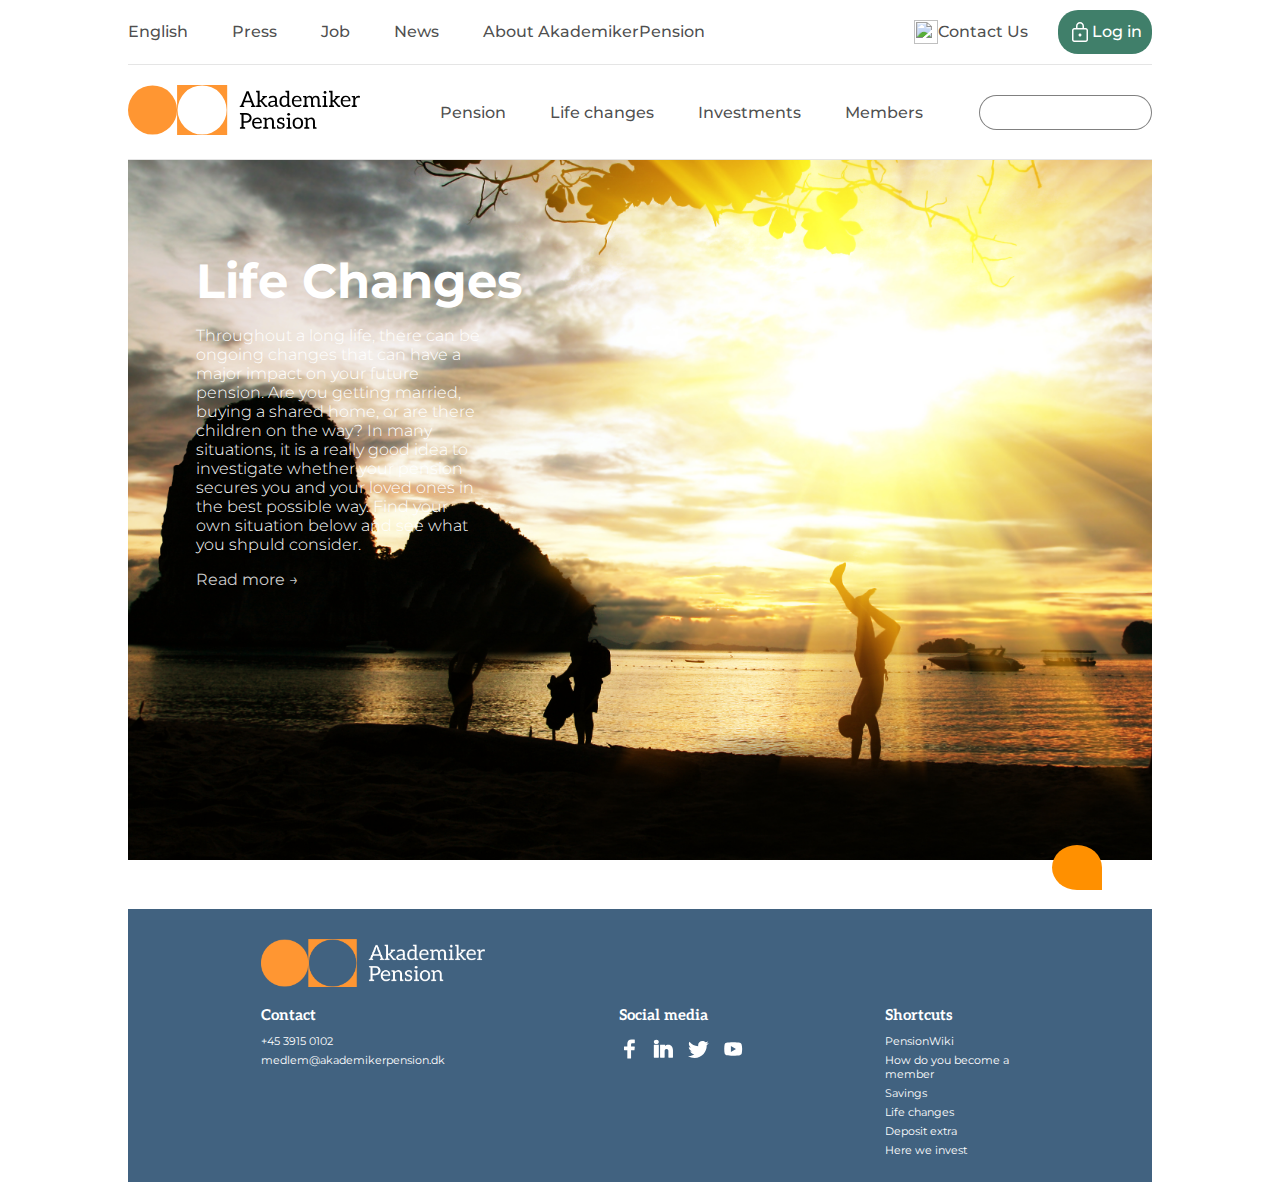
==== life_changes.html @ bac8146e "footer second page" ====
<!DOCTYPE html>
<html>

<head>
  <meta charset="utf-8">
  <title></title>
  <meta name="description" content="">
  <meta name="viewport" content="width=device-width, initial-scale=1">

  <link href="css/style.css" rel="stylesheet">
    <link rel="preconnect" href="https://fonts.gstatic.com">
    <link href="https://fonts.googleapis.com/css2?family=Aleo:ital,wght@0,300;0,400;0,700;1,300;1,400;1,700&family=Montserrat:ital,wght@0,100;0,200;0,300;0,400;0,500;0,600;0,700;0,800;0,900;1,100;1,200;1,300;1,400;1,500;1,600;1,700;1,800;1,900&display=swap" rel="stylesheet">
</head>

<body>
    <section class="top_bar">
        <ul>
            <li><a href="#">English</a></li>
            <li><a href="#">Press</a></li>
            <li><a href="#">Job</a></li>
            <li><a href="#">News</a></li>
            <li><a href="#">About AkademikerPension</a></li>
        </ul>
        <a href="#" class="contact_btn">
            <img src="https://img.icons8.com/fluent-systems-regular/24/000000/phone.png"/>
            <p>Contact Us</p>
        </a>
        <a href="#" class="Login">
            <img alt="svgImg" src="[data-uri]"/>
            <p>Log in</p>
        </a>
    </section>
    <header class="navbar">
        <a href="index.html"><img class="logo" src="assets/AkademikerPension_Logo_Black.svg"></a>
        <ul>
            <li><a href="#">Pension</a></li>
            <li><a href="#">Life changes</a></li>
            <li><a href="#">Investments</a></li>
            <li><a href="#">Members</a></li>
        </ul>
        <div class="searchbar">
            <input type="text">
            <button class="searchButton"></button>
        </div>
    </header>
    <main>
        <article class="image_container">
            <img loading=lazy class="fill_image" src="assets/beach_picture.jpg">
            <article class="box_content_container over_image LC_content_container">
                <h1 class="LC_Title">Life Changes</h1>
                <p class="LC_paragraph">Throughout a long life, there can be ongoing changes that can have a major impact on your future pension. Are you getting married, buying a shared home, or are there children on the way? In many situations, it is a really good idea to investigate whether your pension secures you and your loved ones in the best possible way. Find your own situation below and see what you shpuld consider.</p>
                <p class="read_more_p">Read more &#8594;</p>
            </article>
        </article>
    </main>

<!--  templates  -->
    <template class="small_box_template">
        <article class="small_box">
            <image loading=lazy class="box_img fill_image" src="assets/corona-picture.jpg"></image>
            <article class="box_content_container over_image margin_top">
                <p class="category">News</p>
                <h2 class="box_title">corona</h2>
                <p class="read_more_p">Read more &#8594;</p>
            </article>
        </article>
    </template>

    <div id="chat-wrapper">
        <div id="chat-icon"></div>
        <div id="chat-box" class="hidden">
            <div class="chat-header">
                <p>Live-chat</p>
                <span class="close">&times;</span>
            </div>
            <div class="chat-content">
                <template id="chat-template">
                    <div class="chat-line">
                        <p class="chat-p"></p>
                    </div>
                </template>
            </div>
            <div class="chat-input">
                <input type="text" name="input" id="user-input" />
                <div class="send-btn"></div>
            </div>
        </div>
    </div>

    <footer>
        <div class="footerlogo"><img src="assets/AKAP_Logo_Horizontal_OrangeWhite_RGB.png" alt="footerlogo"></div>


        <div class="contact">
            <h2>Contact</h2>
            <ul>
                <li>+45 3915 0102</li>
                <li>medlem@akademikerpension.dk</li>
            </ul>
        </div>
        <div class="socials">
            <h2>Social media</h2>
            <div class="icons">
                <svg class="icon" xmlns="http://www.w3.org/2000/svg" x="0px" y="0px" width="50" height="50" viewBox="0 0 172 172" style=" fill:#000000;">
                    <g fill="none" fill-rule="nonzero" stroke="none" stroke-width="1" stroke-linecap="butt" stroke-linejoin="miter" stroke-miterlimit="10" stroke-dasharray="" stroke-dashoffset="0" font-family="none" font-weight="none" font-size="none" text-anchor="none" style="mix-blend-mode: normal">
                        <path d="M0,172v-172h172v172z" fill="none"></path>
                        <g fill="#ffffff">
                            <path d="M110.08,37.84h17.2c1.89888,0 3.44,-1.54112 3.44,-3.44v-23.17528c0,-1.80256 -1.38632,-3.3024 -3.182,-3.42968c-5.47304,-0.38872 -16.16456,-0.91504 -23.85296,-0.91504c-21.12504,0 -34.88504,12.6592 -34.88504,35.66592v22.81408h-24.08c-1.89888,0 -3.44,1.54112 -3.44,3.44v24.08c0,1.89888 1.54112,3.44 3.44,3.44h24.08v65.36c0,1.89888 1.54112,3.44 3.44,3.44h24.08c1.89888,0 3.44,-1.54112 3.44,-3.44v-65.36h24.84368c1.7544,0 3.22672,-1.31752 3.41936,-3.0616l2.67632,-24.08c0.22704,-2.03648 -1.36912,-3.8184 -3.41936,-3.8184h-27.52v-17.2c0,-5.70008 4.61992,-10.32 10.32,-10.32z"></path>
                        </g>
                    </g>
                    </svg>
                <svg class="icon" xmlns="http://www.w3.org/2000/svg" x="0px" y="0px" width="50" height="50" viewBox="0 0 172 172" style=" fill:#000000;">
                    <g fill="none" fill-rule="nonzero" stroke="none" stroke-width="1" stroke-linecap="butt" stroke-linejoin="miter" stroke-miterlimit="10" stroke-dasharray="" stroke-dashoffset="0" font-family="none" font-weight="none" font-size="none" text-anchor="none" style="mix-blend-mode: normal">
                        <path d="M0,172v-172h172v172z" fill="none"></path>
                        <g fill="#ffffff">
                            <path d="M27.52,10.35359c-11.9368,0 -20.60641,7.15332 -20.60641,16.99172c0,9.8728 8.87601,17.34109 20.60641,17.34109c11.9368,0 20.6064,-7.29145 20.6064,-17.54265c-0.5504,-9.8728 -9.048,-16.79016 -20.6064,-16.79016zM10.32,51.6c-1.892,0 -3.44,1.548 -3.44,3.44v99.76c0,1.892 1.548,3.44 3.44,3.44h34.4c1.892,0 3.44,-1.548 3.44,-3.44v-99.76c0,-1.892 -1.548,-3.44 -3.44,-3.44zM61.92,51.6c-1.892,0 -3.44,1.548 -3.44,3.44v99.76c0,1.892 1.548,3.44 3.44,3.44h30.96c1.89888,0 3.44,-1.54112 3.44,-3.44v-51.6v-0.86v-0.86c0,-8.1528 6.26295,-14.79361 14.24375,-15.41281c0.4128,-0.0688 0.82345,-0.06719 1.23625,-0.06719c0.4128,0 0.82345,-0.00161 1.23625,0.06719c7.9808,0.6192 14.24375,7.26001 14.24375,15.41281v53.32c0,1.89888 1.54112,3.44 3.44,3.44h30.96c1.892,0 3.44,-1.548 3.44,-3.44v-58.48c0,-22.2568 -11.94002,-44.72 -38.56563,-44.72c-12.1088,0 -21.25597,4.6792 -26.79437,8.5664v-5.1264c0,-1.892 -1.548,-3.44 -3.44,-3.44z"></path>
                        </g>
                    </g>
                </svg>
                <svg class="icon" xmlns="http://www.w3.org/2000/svg" x="0px" y="0px" width="50" height="50" viewBox="0 0 172 172" style=" fill:#000000;">
                    <g fill="none" fill-rule="nonzero" stroke="none" stroke-width="1" stroke-linecap="butt" stroke-linejoin="miter" stroke-miterlimit="10" stroke-dasharray="" stroke-dashoffset="0" font-family="none" font-weight="none" font-size="none" text-anchor="none" style="mix-blend-mode: normal">
                        <path d="M0,172v-172h172v172z" fill="none"></path>
                        <g fill="#ffffff">
                            <path d="M172.215,35.905c-6.35594,2.82188 -13.16875,4.71656 -20.33094,5.57656c7.31,-4.38063 12.92687,-11.31438 15.56062,-19.565c-6.82625,4.04469 -14.41844,6.9875 -22.4675,8.57312c-6.45,-6.88 -15.64125,-11.16656 -25.81344,-11.16656c-19.53812,0 -35.38094,15.82937 -35.38094,35.3675c0,2.76812 0.3225,5.46906 0.92719,8.0625c-29.40125,-1.47813 -55.45656,-15.56063 -72.91187,-36.96656c-3.05031,5.24062 -4.78375,11.31437 -4.78375,17.79125c0,12.26844 6.235,23.09906 15.73531,29.455c-5.805,-0.18813 -11.26062,-1.78719 -16.03094,-4.43438c0,0.14781 0,0.29563 0,0.44344c0,17.14625 12.20125,31.43031 28.36656,34.69562c-2.95625,0.80625 -6.08719,1.23625 -9.31219,1.23625c-2.28438,0 -4.50156,-0.215 -6.665,-0.645c4.515,14.04219 17.57625,24.295 33.04281,24.57719c-12.09375,9.48688 -27.34531,15.13063 -43.92719,15.13063c-2.86219,0 -5.67062,-0.16125 -8.42531,-0.49719c15.64125,10.05125 34.23875,15.89656 54.22031,15.89656c65.06438,0 100.64688,-53.89781 100.64688,-100.63344c0,-1.53187 -0.04031,-3.07719 -0.09406,-4.58219c6.90687,-4.98531 12.9,-11.22031 17.64344,-18.31531z"></path>
                        </g>
                    </g>
                </svg>
                <svg class="icon" xmlns="http://www.w3.org/2000/svg" x="0px" y="0px" width="50" height="50" viewBox="0 0 172 172" style=" fill:#000000;">
                    <g fill="none" fill-rule="nonzero" stroke="none" stroke-width="1" stroke-linecap="butt" stroke-linejoin="miter" stroke-miterlimit="10" stroke-dasharray="" stroke-dashoffset="0" font-family="none" font-weight="none" font-size="none" text-anchor="none" style="mix-blend-mode: normal">
                        <path d="M0,172v-172h172v172z" fill="none"></path>
                        <g fill="#ffffff">
                            <path d="M154.45063,49.88c-1.37063,-7.56531 -7.90125,-13.07469 -15.48,-14.79469c-11.34125,-2.40531 -32.33063,-4.12531 -55.04,-4.12531c-22.69594,0 -44.02125,1.72 -55.37594,4.12531c-7.56531,1.72 -14.10937,6.88 -15.48,14.79469c-1.38406,8.6 -2.75469,20.64 -2.75469,36.12c0,15.48 1.37063,27.52 3.09063,36.12c1.38406,7.56531 7.91469,13.07469 15.48,14.79469c12.04,2.40531 32.68,4.12531 55.38937,4.12531c22.70938,0 43.34938,-1.72 55.38938,-4.12531c7.56531,-1.72 14.09594,-6.88 15.48,-14.79469c1.37062,-8.6 3.09062,-20.98937 3.44,-36.12c-0.69875,-15.48 -2.41875,-27.52 -4.13875,-36.12zM65.36,110.08v-48.16l41.96531,24.08z"></path>
                        </g>
                    </g>
                </svg>
            </div>
        </div>
        <div class="shortcuts">
            <h2>Shortcuts</h2>
            <ul>
                <li><a href="https://akademikerpension.dk/pension/pensionswiki/?fbclid=IwAR2dowv4CX-igdKEd9D9fl1v6NwjuUtM3e7kOnL63P8uqMhWxaL9K2WEtFs">PensionWiki</a></li>
                <li><a href="#">How do you become a member</a></li>
                <li><a href="#">Savings</a></li>
                <li><a href="#">Life changes</a></li>
                <li><a href="#">Deposit extra</a></li>
                <li><a href="#">Here we invest</a></li>
            </ul>

        </div>
    </footer>

</body>
  <script src="script.js"></script>
</html>
---- css/style.css ----
* {
    margin: 0;
    font-family: Montserrat;
}

body {
    margin: 0 10%;
}

/* Top bar */

.top_bar {
    display: flex;
    flex-direction: row;
    line-height: 24px;
    margin-top: 10px;
    padding-bottom: 10px;
    border-bottom: rgba(0,0,0,0.1) 1px solid;
    font-weight: 500;
}

.top_bar a {
    text-decoration: none;
    color: rgba(0,0,0,0.7);
}

.top_bar ul {
    align-self: center;
    padding-inline-start: 0;
}

.top_bar ul li:first-child {
    margin-left: 0;
}

.top_bar ul li {
    list-style: none;
    display: inline;
    margin: 10px 20px;
}

.top_bar ul li a:hover {
    color: black;
}

.contact_btn {
    display: flex;
    margin-left: auto;
    padding: 10px;
}

.contact_btn:hover {
    color: black;
}

.contact_btn img {
    width: 24px;
    height: 24px;
    align-self: center;
}

.Login {
    background-color: #407f6a;
    border-radius: 20px;
    display: flex;
    margin-left: 20px;
    padding: 10px;
}

.Login p {
    color: white;
}

.Login img {
    width: 24px;
    height: 24px;
    align-self: center;
}

/* navbar */

.logo {
    height: 50px;
}

.navbar {
    display: flex;
    margin-top: 20px;
    font-weight: 500;
    padding-bottom: 20px;
    border-bottom: rgba(0,0,0,0.1) solid 1px;
}

.navbar ul {
    align-self: center;
}

.navbar ul li {
    list-style: none;
    display: inline;
    margin-left: 40px;
}

.navbar ul li a {
    text-decoration: none;
    color: rgba(0,0,0,0.7);
}

.navbar ul li a:hover {
    color: black;
}

.searchbar {
    display: flex;
    margin-left: auto;
    align-self: center;
    height: 35px;
}

.searchbar input {
    border: gray solid 1px;
    border-right: none;
    border-radius: 20px 0 0 20px;
    color: gray;
    width: 10vw;
}

.searchbar input:focus {
    color: black;
}

.searchButton {
    border: gray solid 1px;
    border-radius: 0 20px 20px 0;
    border-left: none;
    cursor: pointer;
    width: 40px;
    background: url("https://img.icons8.com/ios/30/000000/search--v1.png") no-repeat;
}

/* main picture */

.fill_image {
    width: 100%;
    height: 700px;
    object-fit: cover;
}

.LC_Title {
    font-size: 3em;
    color: white;
    margin-top: 1.5em;
}

.LC_content_container {
    margin-left: 3em;
}

.image_container {
    position: relative;
}

.LC_paragraph {
    color: white;
    width: 18em;
    font-weight: 300;
    margin-top: 1em;
}

/* design for the boxes/templates */

.small_box {
    position: relative;
    width: 300px;
    height: 300px;
    overflow: hidden;
    cursor: pointer;
}

.box_img {
    position: relative;
    width: 300px;
    height: 300px;
    background-repeat: no-repeat;
    object-fit: cover;
}

.over_image {
    position: absolute;
    top: 20px;
    left: 20px;
}

.category {
    color: rgba(255, 255, 255, 0.8);
}

.box_title {
    margin: 10px 0;
    color: white;
}

.read_more_p {
    color: rgba(255, 255, 255, 0.8);
    margin-top: 1em;
    cursor: pointer;
}

.read_more_p:hover {
    color: white;
}


/* CHAT */
#chat-wrapper {
    position: sticky;
    bottom: 10px;
    right: 50px;
    width: 100px;
    margin-left: auto;
}

#chat-icon {
    width: 50px;
    height: 45px;
    background-color: #FF9000;
    border-radius: 50% 50% 0% 50%;
    transition: 0.4s;
}

#chat-icon:hover {
    transform: scale(1.1);
    transition: 0.4s;
    cursor: pointer;
}

#chat-box {
    width: 250px;
    height: 400px;
    background-color: #D3D7DA;
    position: absolute;
    bottom: 10px;
    right: 50px;
}

.chat-header {
    width: 100%;
    height: 10%;
    color: white;
    font-weight: 500;
    background-color: #FF9000;
    display: flex;
    align-items: center;
    justify-content: space-between;
    cursor: default;
}

.chat-content {
    width: 100%;
    height: 77%;
    overflow: auto;
    background-color: white;
}

.chat-input {
    width: 100%;
    height: 13%;
    background-color: #FF9000;
    display: flex;
    justify-content: space-around;
    align-items: center;
}

.send-btn {
    height: 15px;
    width: 15px;
    border-bottom: solid 5px white;
    border-right: solid 5px white;
    transform: rotate(-45deg);
    cursor: pointer;
}

.close {
    margin-right: 10px;
    font-size: 35px;
    cursor: pointer;
}

.chat-header p {
    margin-left: 10px;
    font-size: 1.2rem;
}

.chat-line {
    display: flex;
    align-items: center;
    padding-top: 20px;
}

.user {
    flex-flow: row-reverse;
}

.user .chat-p {
    background-color: lightblue;
}

.chat-p {
    background-color: burlywood;
    border-radius: 7px;
    padding: 7px;
    margin: 0 10px;
    cursor: default;
}

.hidden {
    display: none;
}

footer {
    display: grid;
    grid-template-columns: repeat(7, 1fr);
    background-color: #416280;
    padding-top: 10px;
    padding-bottom: 20px;
}

.footerlogo {
    grid-column: 2/3;
    padding-top: 20px;
    padding-bottom: 15px;
}

.footerlogo img {
    width: 14em;
}

footer h2 {
    color: white;
    font-family: Aleo, sans-serif;
    font-size: 15px;
    margin-bottom: 0pc;

}

footer ul {
    padding: 0px;
    margin-bottom: 0;
    margin-top: 10px;
}

footer li {
    list-style: none;
    color: white;
    margin-bottom: 5px;
    font-size: 11px;
    font-family: Montserrat, sans-serif;
    font-weight: 400;
}

footer a {
    color: white;
    text-decoration: none;
}

.contact {
    grid-column: 2/3;
    display: flex;
    flex-direction: column;
}

.socials {
    grid-column: 4/5;
    display: flex;
    flex-direction: column;
}

.icons {
    display: flex;
    justify-content: flex-start;

}

.icon {
    width: 1.3em;
    margin-right: 14px;
}

.icon:last-child {
    margin-right: 0;
}

.shortcuts {
grid-column: 6/7;
    display: flex;
    flex-direction: column;

}
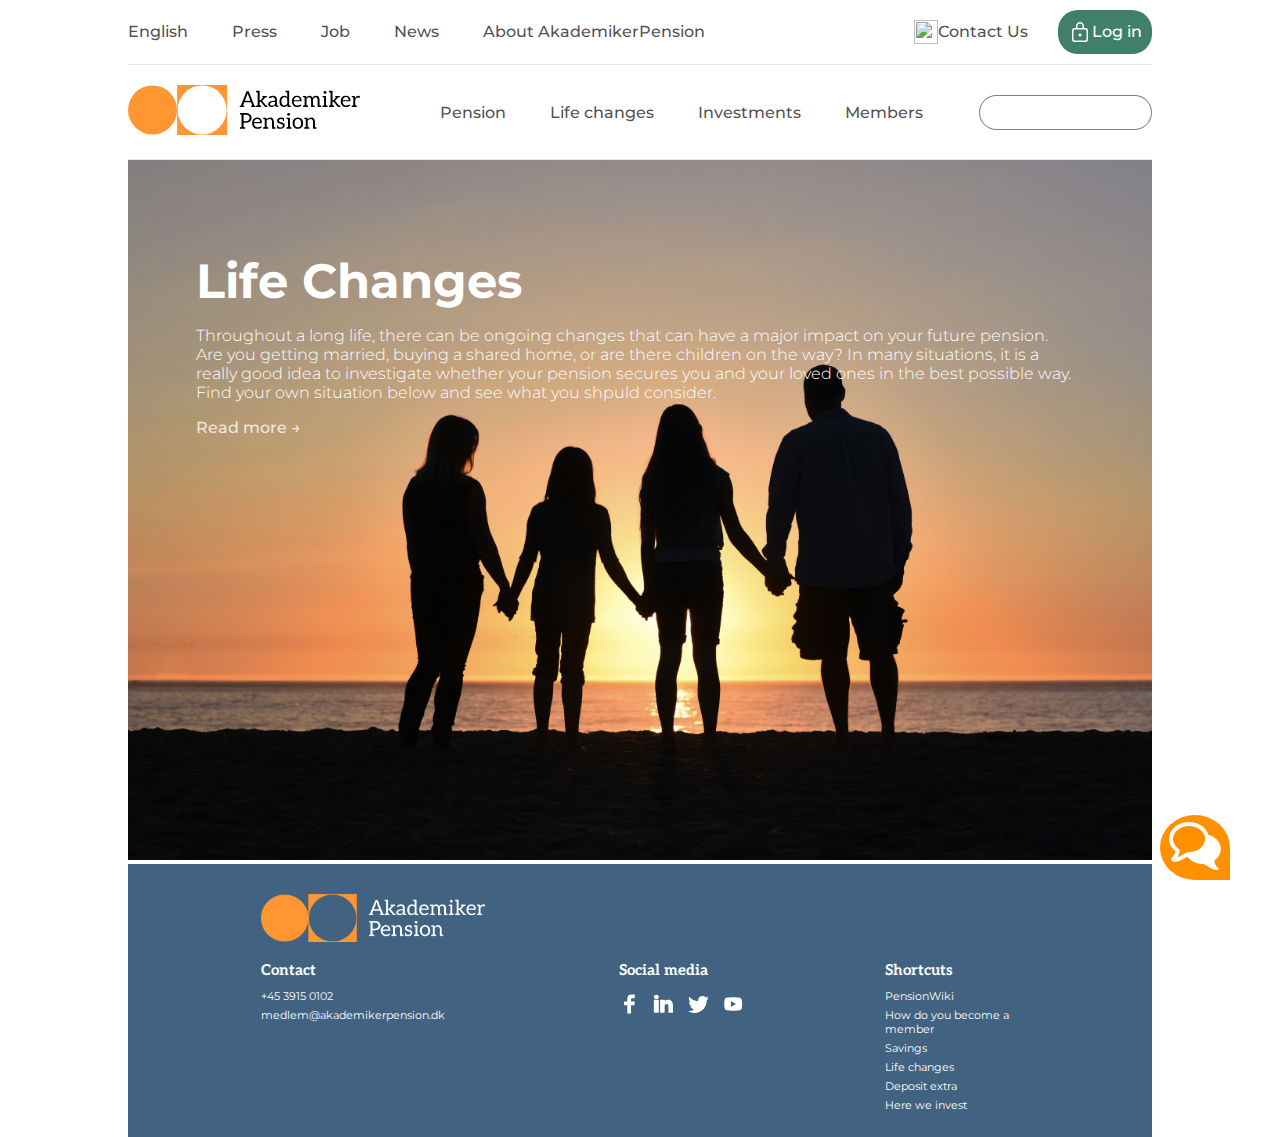
==== commit b2e1eb1f: "changed hero img" ====
--- a/life_changes.html
+++ b/life_changes.html
@@ -45,7 +45,7 @@
     </header>
     <main>
         <article class="image_container">
-            <img loading=lazy class="fill_image" src="assets/beach_picture.jpg">
+            <img loading=lazy class="fill_image" src="assets/jude-beck-a-nWU0o73r4-unsplash.jpg">
             <article class="box_content_container over_image LC_content_container">
                 <h1 class="LC_Title">Life Changes</h1>
                 <p class="LC_paragraph">Throughout a long life, there can be ongoing changes that can have a major impact on your future pension. Are you getting married, buying a shared home, or are there children on the way? In many situations, it is a really good idea to investigate whether your pension secures you and your loved ones in the best possible way. Find your own situation below and see what you shpuld consider.</p>
--- a/css/style.css
+++ b/css/style.css
@@ -1,3 +1,4 @@
+@import url('https://fonts.googleapis.com/css2?family=Aleo:ital,wght@0,300;0,400;0,700;1,300;1,400;1,700&display=swap');
 
 
 * {
@@ -17,13 +18,13 @@
     line-height: 24px;
     margin-top: 10px;
     padding-bottom: 10px;
-    border-bottom: rgba(0,0,0,0.1) 1px solid;
+    border-bottom: rgba(0, 0, 0, 0.1) 1px solid;
     font-weight: 500;
 }
 
 .top_bar a {
     text-decoration: none;
-    color: rgba(0,0,0,0.7);
+    color: rgba(0, 0, 0, 0.7);
 }
 
 .top_bar ul {
@@ -90,7 +91,7 @@
     margin-top: 20px;
     font-weight: 500;
     padding-bottom: 20px;
-    border-bottom: rgba(0,0,0,0.1) solid 1px;
+    border-bottom: rgba(0, 0, 0, 0.1) solid 1px;
 }
 
 .navbar ul {
@@ -105,7 +106,7 @@
 
 .navbar ul li a {
     text-decoration: none;
-    color: rgba(0,0,0,0.7);
+    color: rgba(0, 0, 0, 0.7);
 }
 
 .navbar ul li a:hover {
@@ -164,9 +165,9 @@
 
 .LC_paragraph {
     color: white;
-    width: 18em;
     font-weight: 300;
     margin-top: 1em;
+    padding-right: 5em;
 }
 
 /* design for the boxes/templates */
@@ -206,6 +207,7 @@
     color: rgba(255, 255, 255, 0.8);
     margin-top: 1em;
     cursor: pointer;
+    font-weight: 500;
 }
 
 .read_more_p:hover {
@@ -213,18 +215,21 @@
 }
 
 
-/* CHAT */
+/* chat */
 #chat-wrapper {
-    position: sticky;
-    bottom: 10px;
-    right: 50px;
+    position: fixed;
+    bottom: 20px;
+    right: 20px;
     width: 100px;
     margin-left: auto;
 }
 
 #chat-icon {
-    width: 50px;
-    height: 45px;
+    width: 70px;
+    height: 65px;
+    background-image: url(/assets/icons8-chat-52.png);
+    background-repeat: no-repeat;
+    background-position: center;
     background-color: #FF9000;
     border-radius: 50% 50% 0% 50%;
     transition: 0.4s;
@@ -241,8 +246,8 @@
     height: 400px;
     background-color: #D3D7DA;
     position: absolute;
-    bottom: 10px;
-    right: 50px;
+    bottom: 0px;
+    right: 10px;
 }
 
 .chat-header {
@@ -271,6 +276,11 @@
     display: flex;
     justify-content: space-around;
     align-items: center;
+}
+
+.chat-input input {
+    border: 0;
+    height: 25px;
 }
 
 .send-btn {
@@ -319,6 +329,9 @@
     display: none;
 }
 
+
+/*footer*/
+
 footer {
     display: grid;
     grid-template-columns: repeat(7, 1fr);
@@ -393,7 +406,7 @@
 }
 
 .shortcuts {
-grid-column: 6/7;
+    grid-column: 6/7;
     display: flex;
     flex-direction: column;
 
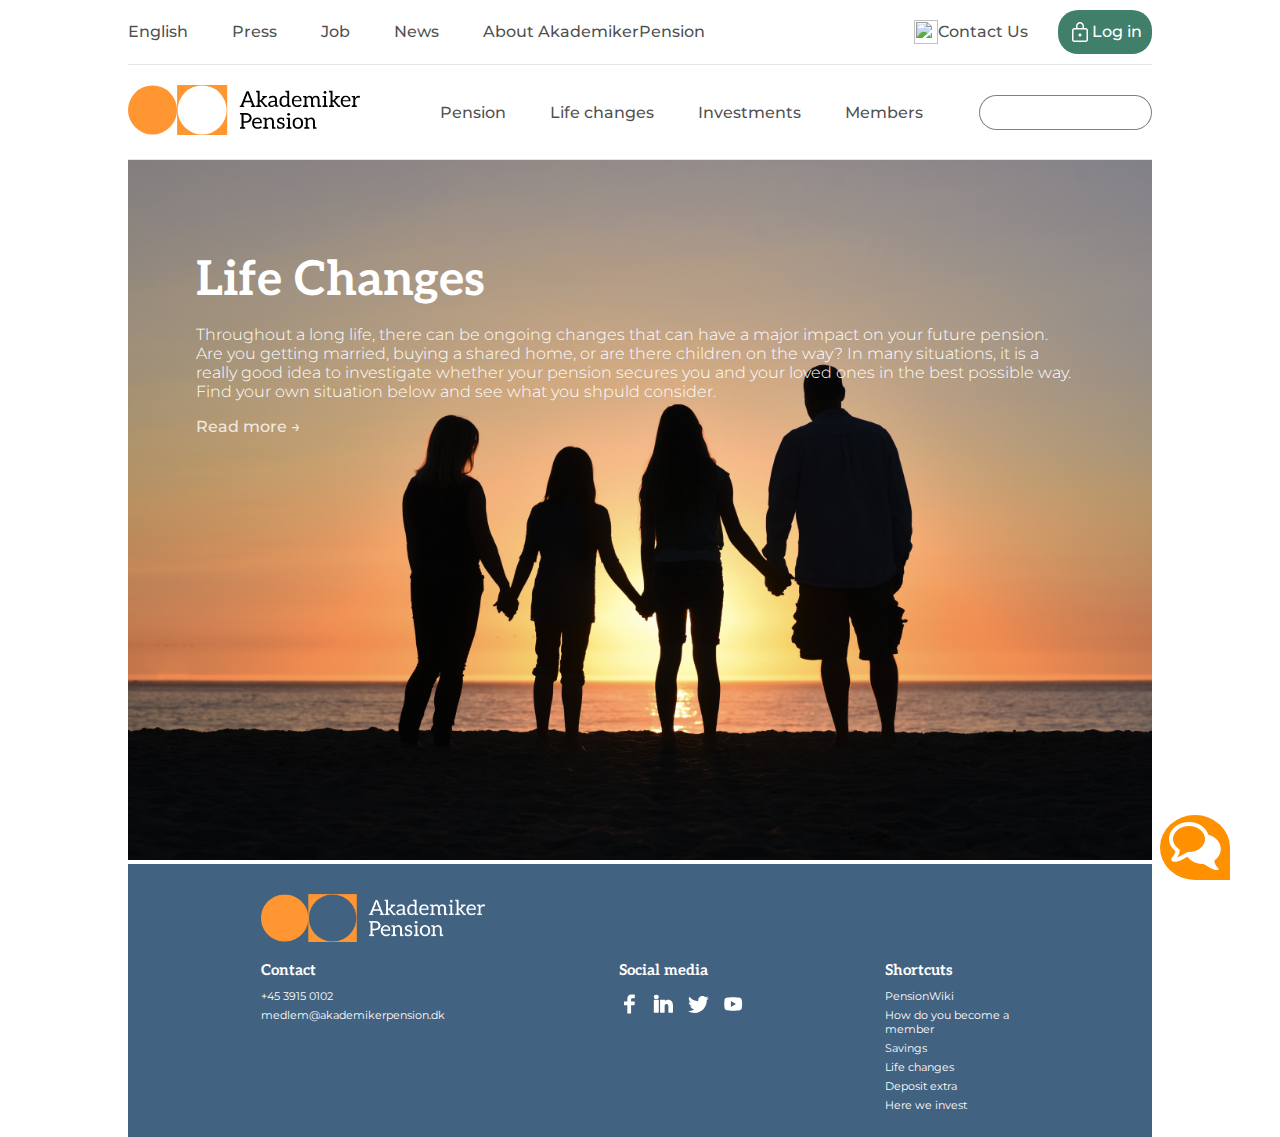
==== commit ac098bbf: "added indication" ====
--- a/life_changes.html
+++ b/life_changes.html
@@ -52,6 +52,7 @@
                 <p class="read_more_p">Read more &#8594;</p>
             </article>
         </article>
+<!--    for the fetching just create another article or smth here with a different id than boxes(i used this one for the first page), and just duplicate the code in js with the fetching and change the ids for everything    -->
     </main>
 
 <!--  templates  -->
--- a/css/style.css
+++ b/css/style.css
@@ -153,6 +153,7 @@
     font-size: 3em;
     color: white;
     margin-top: 1.5em;
+    font-family: 'Aleo', serif;
 }
 
 .LC_content_container {
@@ -186,6 +187,7 @@
     height: 300px;
     background-repeat: no-repeat;
     object-fit: cover;
+    filter: brightness(0.8);
 }
 
 .over_image {
@@ -212,6 +214,14 @@
 
 .read_more_p:hover {
     color: white;
+}
+
+#boxes {
+    margin: 2em 0;
+    display: grid;
+    grid-template-columns: repeat(3, 1fr);
+    grid-row-gap: 2em;
+    justify-items: center;
 }
 
 
@@ -266,7 +276,7 @@
     width: 100%;
     height: 77%;
     overflow: auto;
-    background-color: white;
+    background-color: #F5ECE4;
 }
 
 .chat-input {
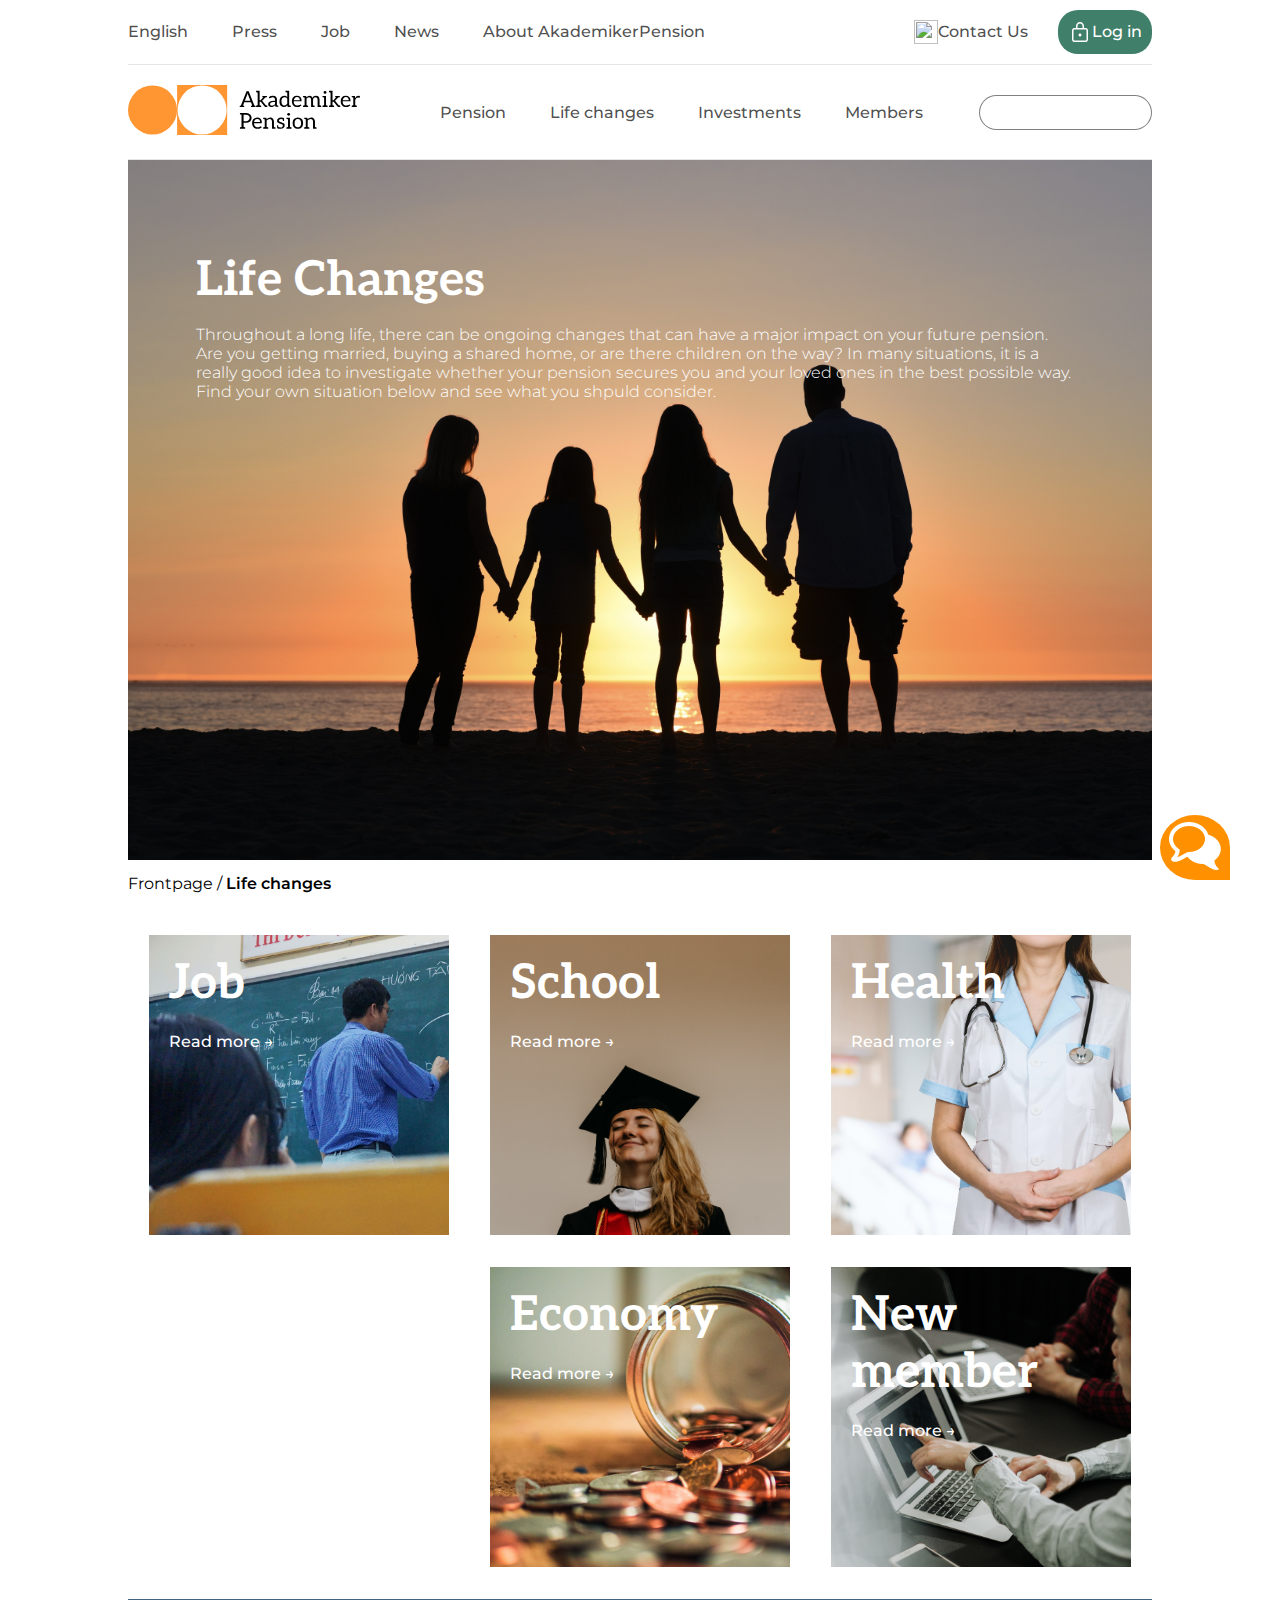
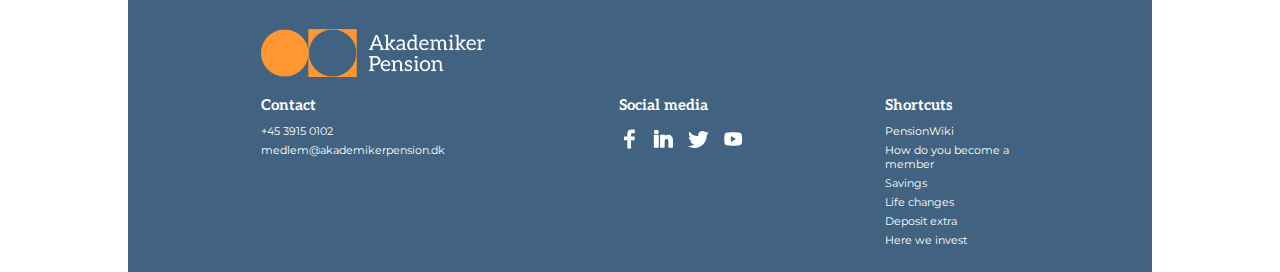
==== commit d63ed4bd: "BRACKETS STOP CRASHING OR I WILL CRASH YOU :)" ====
--- a/life_changes.html
+++ b/life_changes.html
@@ -2,12 +2,12 @@
 <html>
 
 <head>
-  <meta charset="utf-8">
-  <title></title>
-  <meta name="description" content="">
-  <meta name="viewport" content="width=device-width, initial-scale=1">
+    <meta charset="utf-8">
+    <title></title>
+    <meta name="description" content="">
+    <meta name="viewport" content="width=device-width, initial-scale=1">
 
-  <link href="css/style.css" rel="stylesheet">
+    <link href="css/style.css" rel="stylesheet">
     <link rel="preconnect" href="https://fonts.gstatic.com">
     <link href="https://fonts.googleapis.com/css2?family=Aleo:ital,wght@0,300;0,400;0,700;1,300;1,400;1,700&family=Montserrat:ital,wght@0,100;0,200;0,300;0,400;0,500;0,600;0,700;0,800;0,900;1,100;1,200;1,300;1,400;1,500;1,600;1,700;1,800;1,900&display=swap" rel="stylesheet">
 </head>
@@ -22,11 +22,11 @@
             <li><a href="#">About AkademikerPension</a></li>
         </ul>
         <a href="#" class="contact_btn">
-            <img src="https://img.icons8.com/fluent-systems-regular/24/000000/phone.png"/>
+            <img src="https://img.icons8.com/fluent-systems-regular/24/000000/phone.png" />
             <p>Contact Us</p>
         </a>
         <a href="#" class="Login">
-            <img alt="svgImg" src="[data-uri]"/>
+            <img alt="svgImg" src="[data-uri]" />
             <p>Log in</p>
         </a>
     </section>
@@ -45,17 +45,52 @@
     </header>
     <main>
         <article class="image_container">
-            <img loading=lazy class="fill_image" src="assets/jude-beck-a-nWU0o73r4-unsplash.jpg">
+            <img loading=lazy class="fill_image" src="assets/life-change-hero.jpg">
             <article class="box_content_container over_image LC_content_container">
                 <h1 class="LC_Title">Life Changes</h1>
                 <p class="LC_paragraph">Throughout a long life, there can be ongoing changes that can have a major impact on your future pension. Are you getting married, buying a shared home, or are there children on the way? In many situations, it is a really good idea to investigate whether your pension secures you and your loved ones in the best possible way. Find your own situation below and see what you shpuld consider.</p>
-                <p class="read_more_p">Read more &#8594;</p>
+                <!--                <p class="read_more_p">Read more &#8594;</p>-->
             </article>
+
         </article>
-<!--    for the fetching just create another article or smth here with a different id than boxes(i used this one for the first page), and just duplicate the code in js with the fetching and change the ids for everything    -->
+
+        <div class="breadcrumbs">
+            <p>Frontpage</p>
+            <p>/</p>
+            <p class="active-crumb">Life changes</p>
+        </div>
+
+        <div class="category-grid">
+            <div class="categ-box job">
+                <h2>Job</h2>
+                <p class="read-more">Read more &#8594;</p>
+            </div>
+            <div class="categ-box school">
+                <h2>School</h2>
+                <p class="read-more">Read more &#8594;</p>
+            </div>
+            <div class="categ-box health">
+                <h2>Health</h2>
+                <p class="read-more">Read more &#8594;</p>
+            </div>
+            <div class="categ-box family">
+                <h2>Family</h2>
+                <p class="read-more">Read more &#8594;</p>
+            </div>
+            <div class="categ-box economy">
+                <h2>Economy</h2>
+                <p class="read-more">Read more &#8594;</p>
+            </div>
+            <div class="categ-box new-member">
+                <h2>New member</h2>
+                <p class="read-more">Read more &#8594;</p>
+            </div>
+        </div>
+
+        <!--    for the fetching just create another article or smth here with a different id than boxes(i used this one for the first page), and just duplicate the code in js with the fetching and change the ids for everything    -->
     </main>
 
-<!--  templates  -->
+    <!--  templates  -->
     <template class="small_box_template">
         <article class="small_box">
             <image loading=lazy class="box_img fill_image" src="assets/corona-picture.jpg"></image>
@@ -109,7 +144,7 @@
                             <path d="M110.08,37.84h17.2c1.89888,0 3.44,-1.54112 3.44,-3.44v-23.17528c0,-1.80256 -1.38632,-3.3024 -3.182,-3.42968c-5.47304,-0.38872 -16.16456,-0.91504 -23.85296,-0.91504c-21.12504,0 -34.88504,12.6592 -34.88504,35.66592v22.81408h-24.08c-1.89888,0 -3.44,1.54112 -3.44,3.44v24.08c0,1.89888 1.54112,3.44 3.44,3.44h24.08v65.36c0,1.89888 1.54112,3.44 3.44,3.44h24.08c1.89888,0 3.44,-1.54112 3.44,-3.44v-65.36h24.84368c1.7544,0 3.22672,-1.31752 3.41936,-3.0616l2.67632,-24.08c0.22704,-2.03648 -1.36912,-3.8184 -3.41936,-3.8184h-27.52v-17.2c0,-5.70008 4.61992,-10.32 10.32,-10.32z"></path>
                         </g>
                     </g>
-                    </svg>
+                </svg>
                 <svg class="icon" xmlns="http://www.w3.org/2000/svg" x="0px" y="0px" width="50" height="50" viewBox="0 0 172 172" style=" fill:#000000;">
                     <g fill="none" fill-rule="nonzero" stroke="none" stroke-width="1" stroke-linecap="butt" stroke-linejoin="miter" stroke-miterlimit="10" stroke-dasharray="" stroke-dashoffset="0" font-family="none" font-weight="none" font-size="none" text-anchor="none" style="mix-blend-mode: normal">
                         <path d="M0,172v-172h172v172z" fill="none"></path>
@@ -151,5 +186,6 @@
     </footer>
 
 </body>
-  <script src="script.js"></script>
+<script src="script.js"></script>
+
 </html>
--- a/css/style.css
+++ b/css/style.css
@@ -172,7 +172,6 @@
 }
 
 /* design for the boxes/templates */
-
 .small_box {
     position: relative;
     width: 300px;
@@ -217,6 +216,78 @@
 }
 
 #boxes {
+    margin: 2em 0;
+    display: grid;
+    grid-template-columns: repeat(3, 1fr);
+    grid-row-gap: 2em;
+    justify-items: center;
+}
+
+/* breadcrumbs*/
+.breadcrumbs {
+    display: inline-flex;
+    margin: 10px 0;
+}
+
+.active-crumb {
+    font-weight: 600;
+}
+
+.breadcrumbs p {
+    margin-right: 4px;
+}
+
+/* life change categories */
+.categ-box {
+    width: 300px;
+    height: 300px;
+    color: white;
+}
+
+.categ-box h2 {
+    font-family: 'Aleo', serif;
+    padding: 20px;
+    font-size: 3em;
+}
+
+.read-more {
+    font-weight: 500;
+    padding-left: 20px;
+}
+
+.job {
+    background-image: url(/assets/cat-job.jpg);
+    background-size: 170%;
+}
+
+.school {
+    background-image: url(/assets/cat-school.jpg);
+    background-size: 160%;
+    background-position: center;
+}
+
+.health {
+    background-image: url(/assets/cat-health.jpg);
+    background-size: 140%;
+}
+
+.family {
+    background-image: url(/assets/cat-family.jpg);
+    background-size: 130%;
+    background-position: center;
+}
+
+.economy {
+    background-image: url(/assets/cat-economy.jpg);
+    background-size: 140%;
+}
+
+.new-member {
+    background-image: url(/assets/cat-new_member.jpg);
+    background-size: 100%;
+}
+
+.category-grid {
     margin: 2em 0;
     display: grid;
     grid-template-columns: repeat(3, 1fr);
@@ -419,5 +490,4 @@
     grid-column: 6/7;
     display: flex;
     flex-direction: column;
-
-}
+}
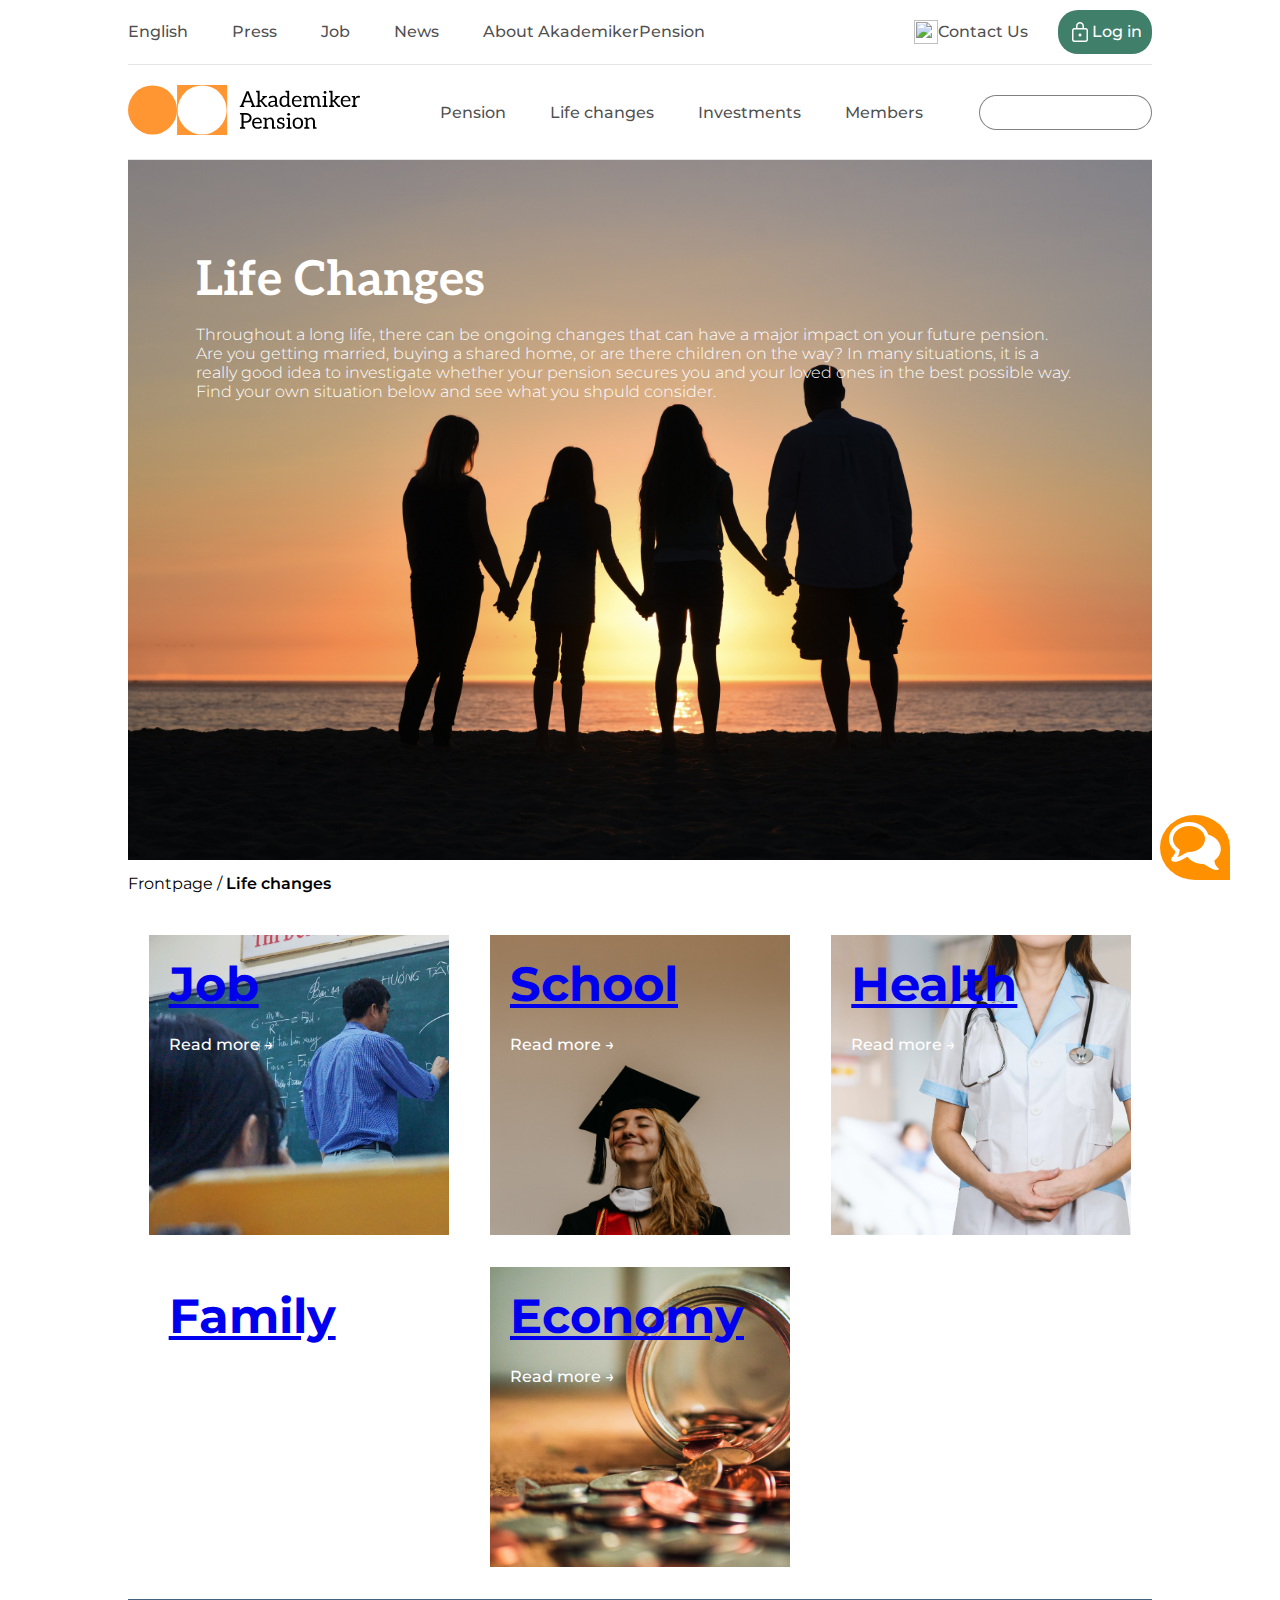
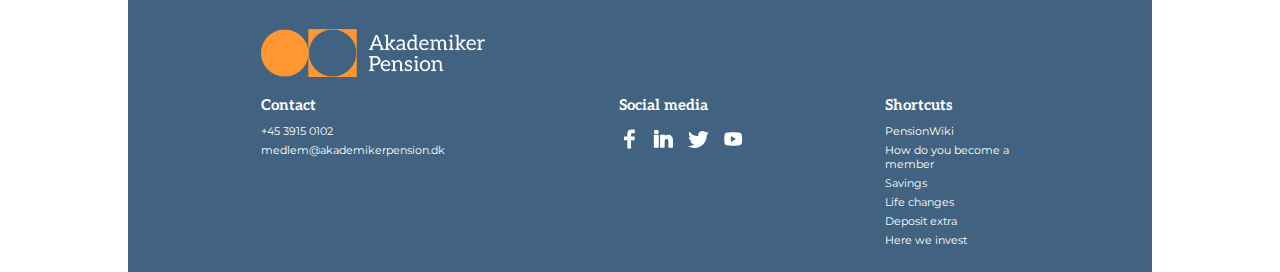
==== commit dd579262: "put all links" ====
--- a/life_changes.html
+++ b/life_changes.html
@@ -49,7 +49,6 @@
             <article class="box_content_container over_image LC_content_container">
                 <h1 class="LC_Title">Life Changes</h1>
                 <p class="LC_paragraph">Throughout a long life, there can be ongoing changes that can have a major impact on your future pension. Are you getting married, buying a shared home, or are there children on the way? In many situations, it is a really good idea to investigate whether your pension secures you and your loved ones in the best possible way. Find your own situation below and see what you shpuld consider.</p>
-                <!--                <p class="read_more_p">Read more &#8594;</p>-->
             </article>
 
         </article>
@@ -62,32 +61,33 @@
 
         <div class="category-grid">
             <div class="categ-box job">
-                <h2>Job</h2>
+                <h2><a href="situation.html?id=51">Job</a></h2>
                 <p class="read-more">Read more &#8594;</p>
             </div>
             <div class="categ-box school">
-                <h2>School</h2>
+                <h2><a href="situation.html?id=57">School</a></h2>
                 <p class="read-more">Read more &#8594;</p>
             </div>
             <div class="categ-box health">
-                <h2>Health</h2>
+                <h2><a href="situation.html?id=59">Health</a></h2>
                 <p class="read-more">Read more &#8594;</p>
             </div>
             <div class="categ-box family">
-                <h2>Family</h2>
+                <h2><a href="situation.html?id=62">Family</a></h2>
                 <p class="read-more">Read more &#8594;</p>
             </div>
             <div class="categ-box economy">
-                <h2>Economy</h2>
+                <h2><a href="situation.html?id=66">Economy</a></h2>
                 <p class="read-more">Read more &#8594;</p>
             </div>
+<!--
             <div class="categ-box new-member">
-                <h2>New member</h2>
+                <h2><a href="situation.html?id=62">New member</a></h2>
                 <p class="read-more">Read more &#8594;</p>
             </div>
+-->
         </div>
 
-        <!--    for the fetching just create another article or smth here with a different id than boxes(i used this one for the first page), and just duplicate the code in js with the fetching and change the ids for everything    -->
     </main>
 
     <!--  templates  -->
--- a/css/style.css
+++ b/css/style.css
@@ -294,6 +294,61 @@
     grid-row-gap: 2em;
     justify-items: center;
 }
+
+/* templates for the situation page*/
+
+#category-heading {
+    font-size: 4em;
+    font-family: 'Aleo', serif;
+    position: absolute;
+    top: 60px;
+    left: 80px;
+    color: white;
+}
+
+#short-excerpt {
+    position: absolute;
+    left: 80px;
+    top: 140px;
+    color: white;
+}
+
+#hero-img-cat {
+    width: 100%;
+    height: 500px;
+    object-fit: cover;
+}
+
+#top-section {
+    position: relative;
+}
+
+.accordion-heading {
+    display: flex;
+    justify-content: space-between;
+    background-color: aquamarine;
+    padding: 30px;
+}
+
+.accordion-descr {
+    width: 100%;
+    height: 0;
+    background-color: bisque;
+    overflow: hidden;
+    word-wrap: break-word;
+}
+
+.open {
+    height: auto;
+
+}
+
+.accordion pre {
+        white-space: pre-wrap;
+
+    word-wrap: break-word;
+}
+
 
 
 /* chat */
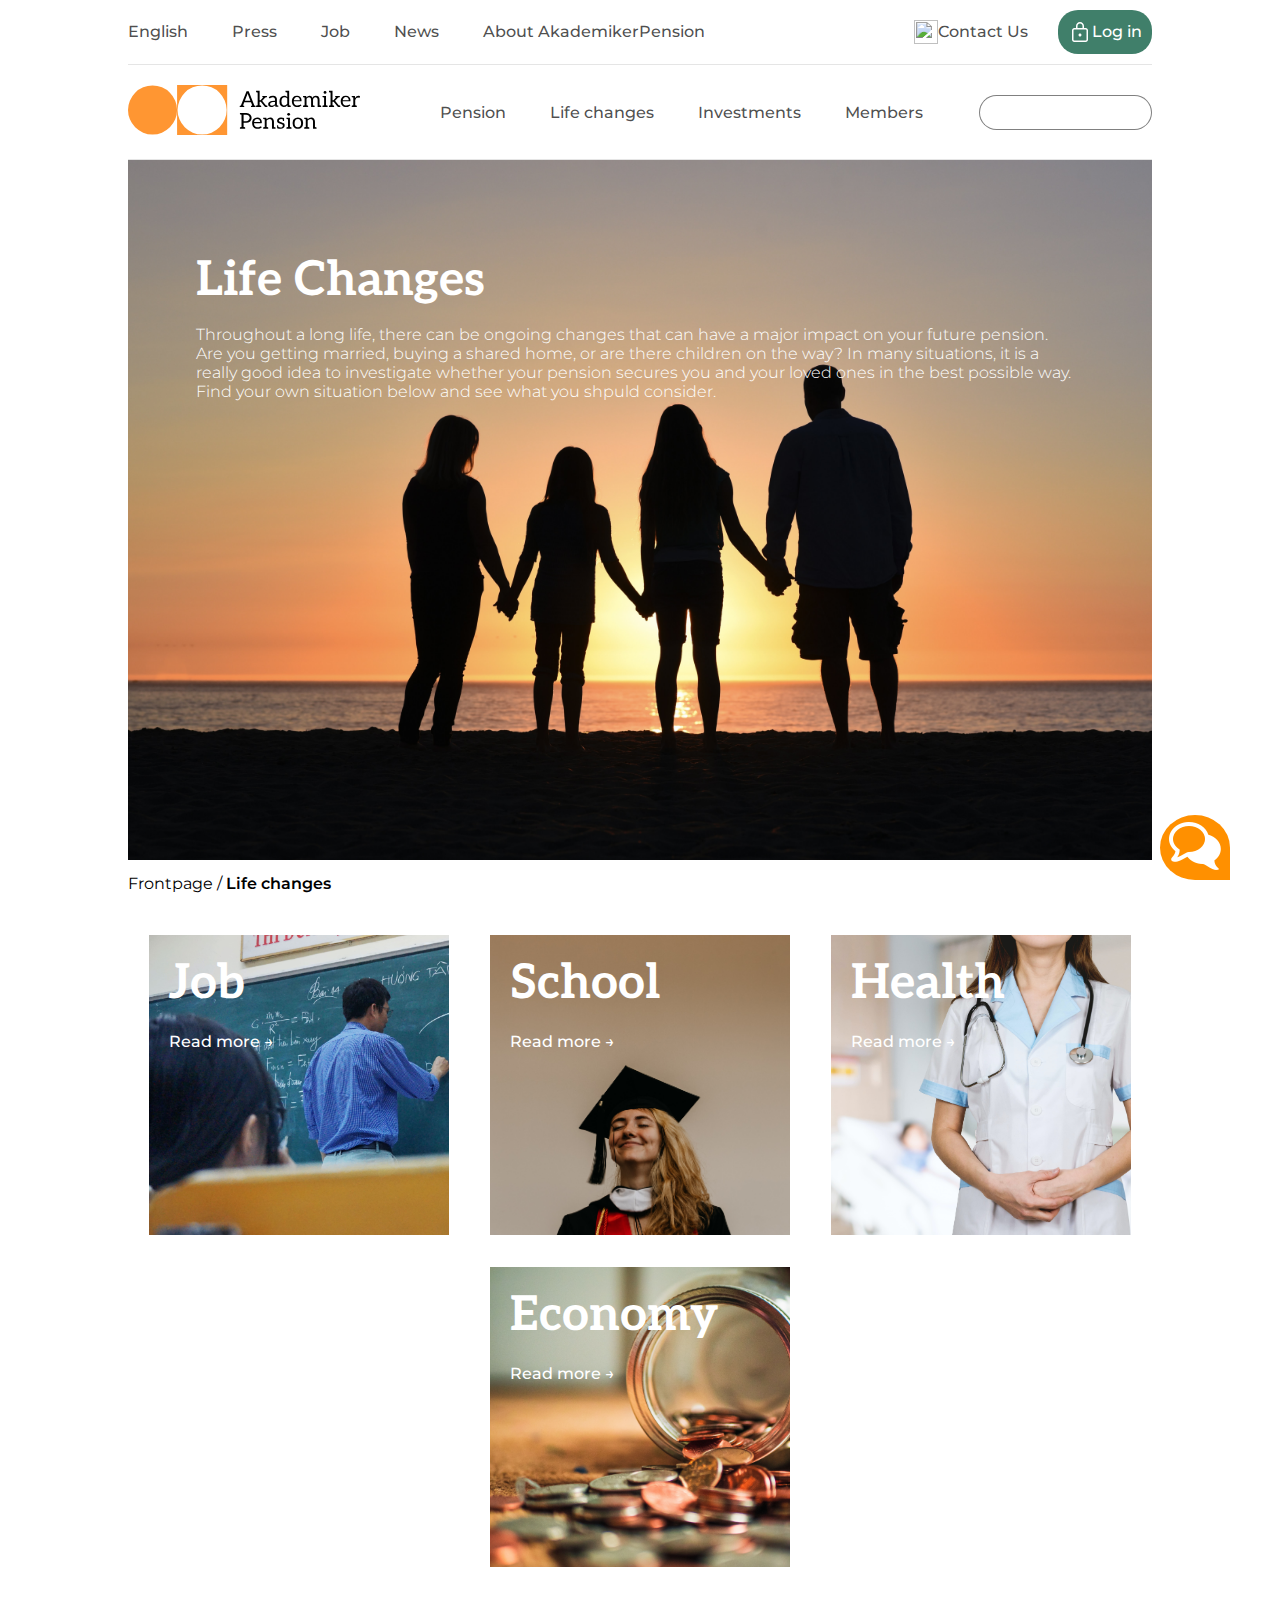
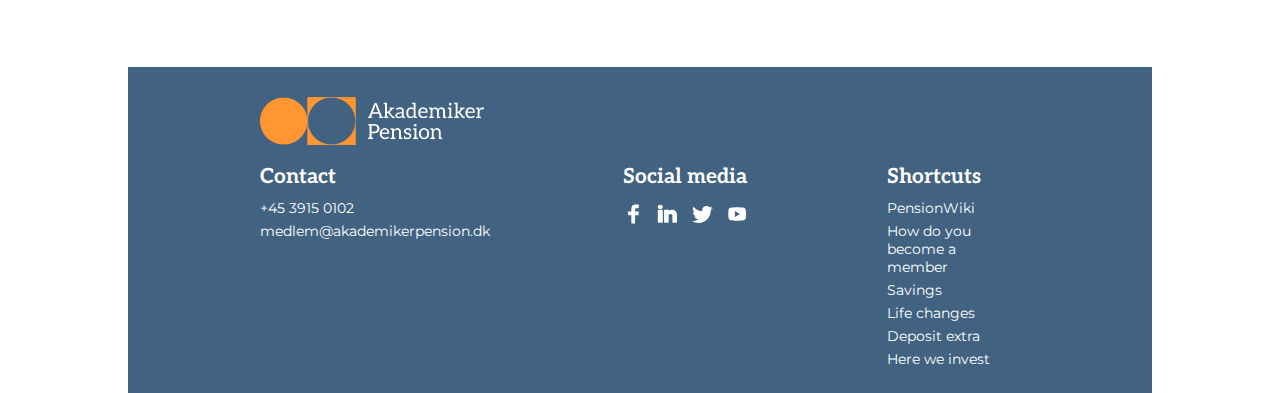
==== commit baf81002: "added styling, made a new js file for the categories" ====
--- a/life_changes.html
+++ b/life_changes.html
@@ -3,7 +3,7 @@
 
 <head>
     <meta charset="utf-8">
-    <title></title>
+    <title>Life Change</title>
     <meta name="description" content="">
     <meta name="viewport" content="width=device-width, initial-scale=1">
 
@@ -61,26 +61,26 @@
 
         <div class="category-grid">
             <div class="categ-box job">
-                <h2><a href="situation.html?id=51">Job</a></h2>
-                <p class="read-more">Read more &#8594;</p>
+                <h2>Job</h2>
+                <p class="read-more"><a href="situation.html?id=51">Read more &#8594;</a></p>
             </div>
             <div class="categ-box school">
-                <h2><a href="situation.html?id=57">School</a></h2>
-                <p class="read-more">Read more &#8594;</p>
+                <h2>School</h2>
+                <p class="read-more"><a href="situation.html?id=57">Read more &#8594;</a></p>
             </div>
             <div class="categ-box health">
-                <h2><a href="situation.html?id=59">Health</a></h2>
-                <p class="read-more">Read more &#8594;</p>
+                <h2>Health</h2>
+                <p class="read-more"><a href="situation.html?id=59">Read more &#8594;</a></p>
             </div>
             <div class="categ-box family">
-                <h2><a href="situation.html?id=62">Family</a></h2>
-                <p class="read-more">Read more &#8594;</p>
+                <h2>Family</h2>
+                <p class="read-more"><a href="situation.html?id=62">Read more &#8594;</a></p>
             </div>
             <div class="categ-box economy">
-                <h2><a href="situation.html?id=66">Economy</a></h2>
-                <p class="read-more">Read more &#8594;</p>
+                <h2>Economy</h2>
+                <p class="read-more"><a href="situation.html?id=66">Read more &#8594;</a></p>
             </div>
-<!--
+            <!--
             <div class="categ-box new-member">
                 <h2><a href="situation.html?id=62">New member</a></h2>
                 <p class="read-more">Read more &#8594;</p>
@@ -181,11 +181,10 @@
                 <li><a href="#">Deposit extra</a></li>
                 <li><a href="#">Here we invest</a></li>
             </ul>
-
         </div>
     </footer>
 
+    <script src="life-situation.js"></script>
 </body>
-<script src="script.js"></script>
 
 </html>
--- a/css/style.css
+++ b/css/style.css
@@ -245,14 +245,21 @@
 }
 
 .categ-box h2 {
+    padding: 20px;
     font-family: 'Aleo', serif;
-    padding: 20px;
     font-size: 3em;
+    color: white;
 }
 
 .read-more {
     font-weight: 500;
     padding-left: 20px;
+}
+
+.read-more a {
+    font-weight: 500;
+    text-decoration: none;
+    color: white;
 }
 
 .job {
@@ -295,8 +302,8 @@
     justify-items: center;
 }
 
+
 /* templates for the situation page*/
-
 #category-heading {
     font-size: 4em;
     font-family: 'Aleo', serif;
@@ -323,33 +330,51 @@
     position: relative;
 }
 
+#inform-us {
+    font-family: 'Aleo';
+    font-size: 4em;
+    padding: 10px;
+}
+
+.accordion {
+    color: white;
+}
+
+h4 {
+    font-family: 'Aleo', serif;
+    font-size: 1.3rem;
+}
+
 .accordion-heading {
     display: flex;
     justify-content: space-between;
-    background-color: aquamarine;
-    padding: 30px;
+    background-color: #407F6A;
+    padding: 20px;
+    margin-top: 10px;
+    border-radius: 5px 5px 0 0;
 }
 
 .accordion-descr {
     width: 100%;
     height: 0;
-    background-color: bisque;
+    background-color: #9FBEB4;
     overflow: hidden;
-    word-wrap: break-word;
+/*    word-wrap: break-word;*/
+}
+
+.accordion-arrow {
+    color: white;
 }
 
 .open {
     height: auto;
-
 }
 
 .accordion pre {
-        white-space: pre-wrap;
-
-    word-wrap: break-word;
-}
-
-
+    padding: 10px;
+    white-space: pre-wrap;
+/*    word-wrap: break-word;*/
+}
 
 /* chat */
 #chat-wrapper {
@@ -469,6 +494,7 @@
 /*footer*/
 
 footer {
+    margin-top: 100px;
     display: grid;
     grid-template-columns: repeat(7, 1fr);
     background-color: #416280;
@@ -489,9 +515,8 @@
 footer h2 {
     color: white;
     font-family: Aleo, sans-serif;
-    font-size: 15px;
+    font-size: 1.3em;
     margin-bottom: 0pc;
-
 }
 
 footer ul {
@@ -504,7 +529,7 @@
     list-style: none;
     color: white;
     margin-bottom: 5px;
-    font-size: 11px;
+    font-size: .9em;
     font-family: Montserrat, sans-serif;
     font-weight: 400;
 }
